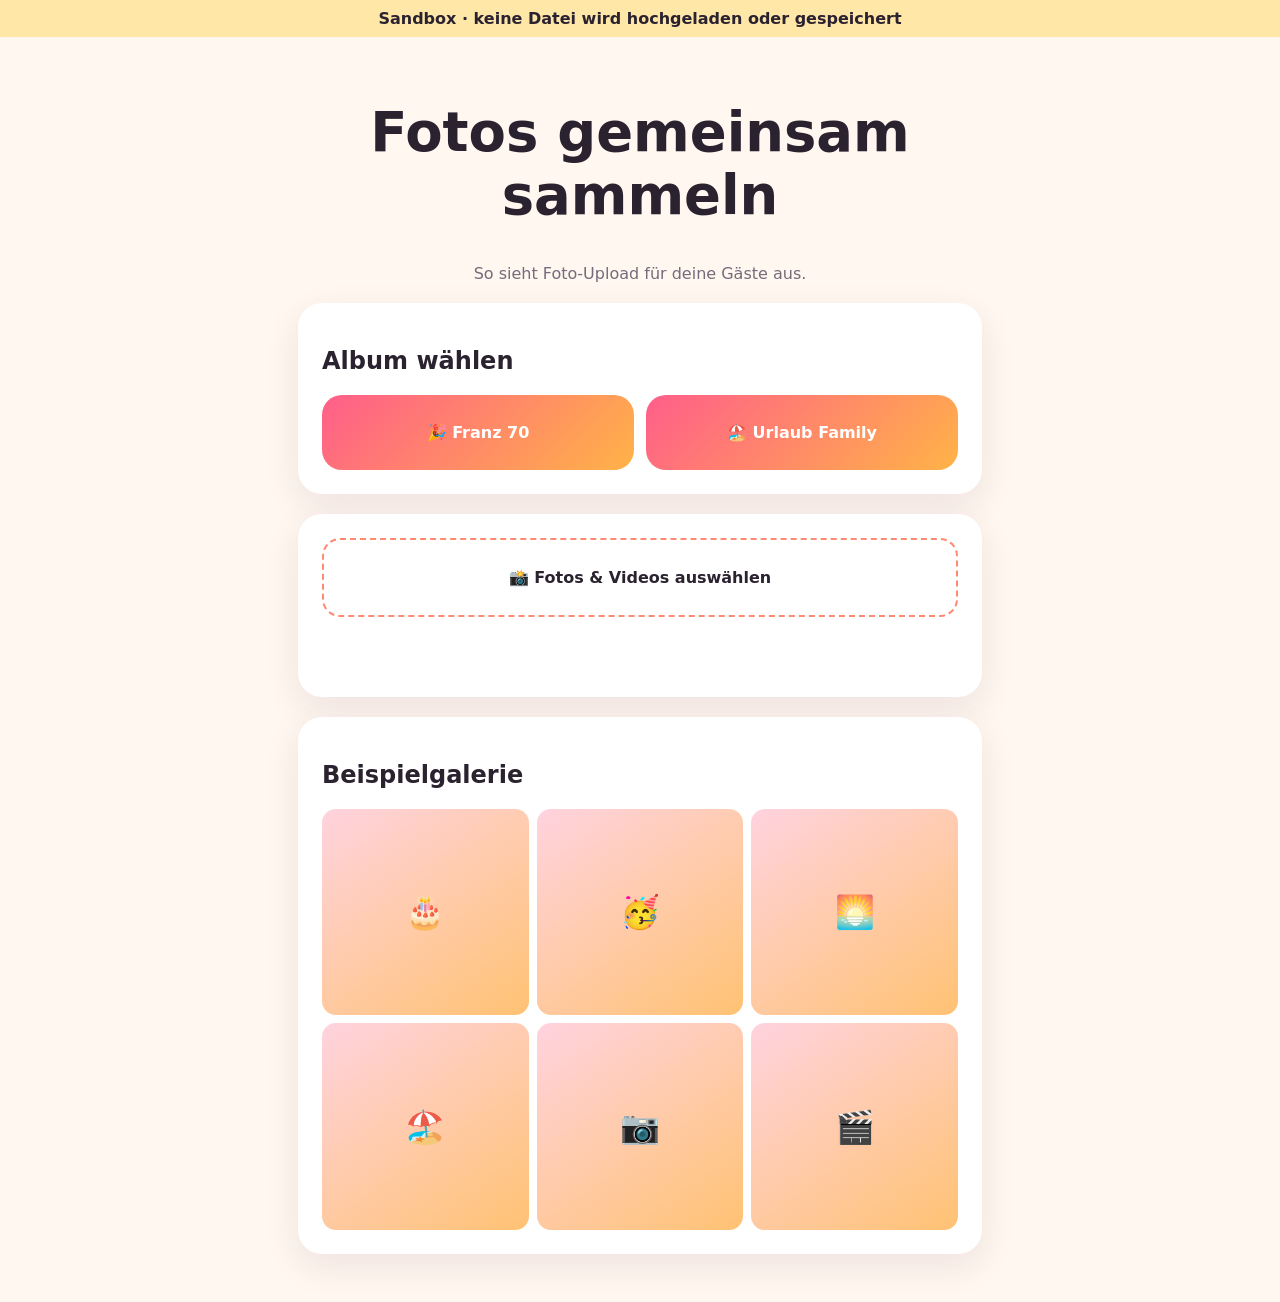
==== sandbox/index.html @ 7e159039 "Add safe public sandbox demo" ====
<!doctype html><html lang="de"><head><meta charset="utf-8"><meta name="viewport" content="width=device-width,initial-scale=1"><title>Foto-Upload Sandbox</title><style>:root{font-family:system-ui;color:#2b2230;background:#fff7f0}*{box-sizing:border-box}body{margin:0}.demo{background:#ffe7a8;padding:9px;text-align:center;font-weight:700}main{max-width:720px;margin:auto;padding:28px 18px}h1{text-align:center;font-size:clamp(2rem,9vw,3.4rem)}.sub{text-align:center;color:#756b7a}.card{background:white;border-radius:24px;padding:24px;box-shadow:0 12px 35px #54203b18;margin:20px 0}.albums{display:grid;grid-template-columns:repeat(2,1fr);gap:12px}.album{border:0;border-radius:20px;padding:28px 10px;font:inherit;font-weight:800;color:white;background:linear-gradient(135deg,#ff5e8a,#ffb347)}.upload{display:block;text-align:center;border:2px dashed #ff8a72;border-radius:18px;padding:28px;cursor:pointer;font-weight:800}.msg{color:#218657;text-align:center;font-weight:700;min-height:1.5em}.gallery{display:grid;grid-template-columns:repeat(3,1fr);gap:8px}.photo{aspect-ratio:1;border-radius:14px;background:linear-gradient(145deg,#ffd3df,#ffc273);display:grid;place-items:center;font-size:2rem}@media(max-width:430px){.albums{grid-template-columns:1fr}.gallery{grid-template-columns:repeat(2,1fr)}}</style></head><body><div class="demo">Sandbox · keine Datei wird hochgeladen oder gespeichert</div><main><h1>Fotos gemeinsam sammeln</h1><p class="sub">So sieht Foto‑Upload für deine Gäste aus.</p><section class="card"><h2>Album wählen</h2><div class="albums"><button class="album">🎉 Franz 70</button><button class="album">🏖️ Urlaub Family</button></div></section><section class="card"><label class="upload">📸 Fotos &amp; Videos auswählen<input id="files" type="file" multiple hidden></label><p id="msg" class="msg"></p></section><section class="card"><h2>Beispielgalerie</h2><div class="gallery"><div class="photo">🎂</div><div class="photo">🥳</div><div class="photo">🌅</div><div class="photo">🏖️</div><div class="photo">📷</div><div class="photo">🎬</div></div></section></main><script>files.onchange=()=>{msg.textContent=files.files.length?`${files.files.length} Datei(en) ausgewählt – in dieser Demo wird nichts hochgeladen.`:'';files.value=''}</script></body></html>
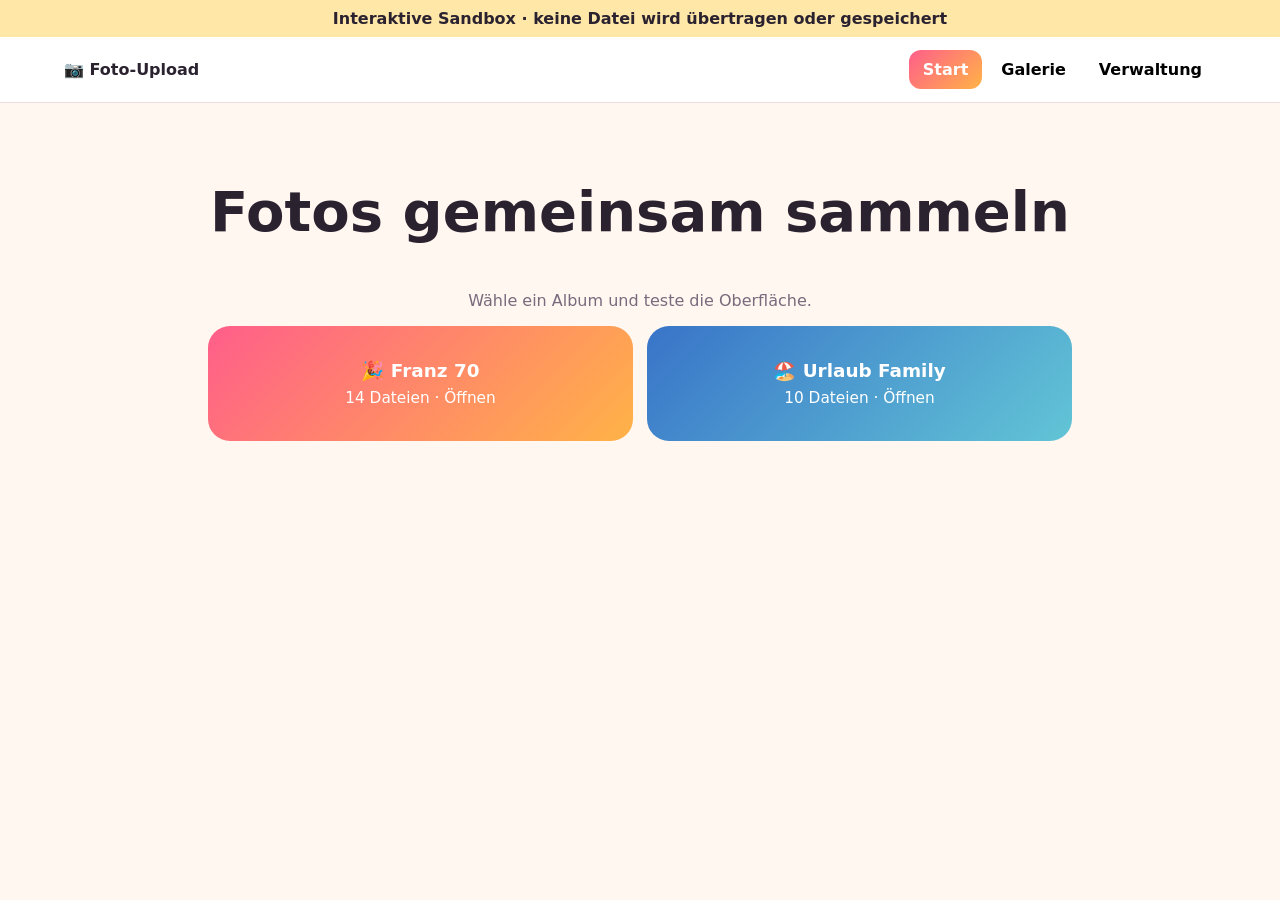
==== commit 1ffefdac: "Expand sandbox with albums gallery and administration" ====
--- a/sandbox/index.html
+++ b/sandbox/index.html
@@ -1 +1,8 @@
-<!doctype html><html lang="de"><head><meta charset="utf-8"><meta name="viewport" content="width=device-width,initial-scale=1"><title>Foto-Upload Sandbox</title><style>:root{font-family:system-ui;color:#2b2230;background:#fff7f0}*{box-sizing:border-box}body{margin:0}.demo{background:#ffe7a8;padding:9px;text-align:center;font-weight:700}main{max-width:720px;margin:auto;padding:28px 18px}h1{text-align:center;font-size:clamp(2rem,9vw,3.4rem)}.sub{text-align:center;color:#756b7a}.card{background:white;border-radius:24px;padding:24px;box-shadow:0 12px 35px #54203b18;margin:20px 0}.albums{display:grid;grid-template-columns:repeat(2,1fr);gap:12px}.album{border:0;border-radius:20px;padding:28px 10px;font:inherit;font-weight:800;color:white;background:linear-gradient(135deg,#ff5e8a,#ffb347)}.upload{display:block;text-align:center;border:2px dashed #ff8a72;border-radius:18px;padding:28px;cursor:pointer;font-weight:800}.msg{color:#218657;text-align:center;font-weight:700;min-height:1.5em}.gallery{display:grid;grid-template-columns:repeat(3,1fr);gap:8px}.photo{aspect-ratio:1;border-radius:14px;background:linear-gradient(145deg,#ffd3df,#ffc273);display:grid;place-items:center;font-size:2rem}@media(max-width:430px){.albums{grid-template-columns:1fr}.gallery{grid-template-columns:repeat(2,1fr)}}</style></head><body><div class="demo">Sandbox · keine Datei wird hochgeladen oder gespeichert</div><main><h1>Fotos gemeinsam sammeln</h1><p class="sub">So sieht Foto‑Upload für deine Gäste aus.</p><section class="card"><h2>Album wählen</h2><div class="albums"><button class="album">🎉 Franz 70</button><button class="album">🏖️ Urlaub Family</button></div></section><section class="card"><label class="upload">📸 Fotos &amp; Videos auswählen<input id="files" type="file" multiple hidden></label><p id="msg" class="msg"></p></section><section class="card"><h2>Beispielgalerie</h2><div class="gallery"><div class="photo">🎂</div><div class="photo">🥳</div><div class="photo">🌅</div><div class="photo">🏖️</div><div class="photo">📷</div><div class="photo">🎬</div></div></section></main><script>files.onchange=()=>{msg.textContent=files.files.length?`${files.files.length} Datei(en) ausgewählt – in dieser Demo wird nichts hochgeladen.`:'';files.value=''}</script></body></html>
+<!doctype html><html lang="de"><head><meta charset="utf-8"><meta name="viewport" content="width=device-width,initial-scale=1"><title>Foto-Upload Sandbox</title><style>
+:root{font-family:system-ui;color:#2b2230;background:#fff7f0;--p:#ff5e8a;--o:#ffb347;--l:#eadde4}*{box-sizing:border-box}body{margin:0}.notice{background:#ffe7a8;padding:9px;text-align:center;font-weight:750}.top{background:#fff;border-bottom:1px solid var(--l);display:flex;justify-content:space-between;align-items:center;padding:13px 5vw;position:sticky;top:0;z-index:4}.brand{font-weight:850}.nav{display:flex;gap:5px}.nav button,.btn{border:0;border-radius:12px;padding:10px 14px;font:inherit;font-weight:750;cursor:pointer}.nav button{background:transparent}.nav button.on,.btn.primary{color:#fff;background:linear-gradient(135deg,var(--p),var(--o))}.view{display:none}.view.on{display:block}main{max-width:900px;margin:auto;padding:30px 18px}h1{text-align:center;font-size:clamp(2rem,8vw,3.5rem)}.sub{text-align:center;color:#776b7d}.card{background:#fff;border:1px solid var(--l);border-radius:24px;padding:22px;box-shadow:0 10px 30px #54203b12;margin:18px 0}.albums{display:grid;grid-template-columns:repeat(2,1fr);gap:14px}.album{border:0;border-radius:22px;padding:34px 14px;font:inherit;font-size:1.15rem;font-weight:850;color:white;cursor:pointer;background:linear-gradient(135deg,var(--p),var(--o))}.album.blue{background:linear-gradient(135deg,#3974c8,#62c5d6)}.album small{display:block;font-weight:500;margin-top:7px}.upload{display:block;text-align:center;border:2px dashed #ff8a72;border-radius:18px;padding:28px;cursor:pointer;font-weight:800}.msg{color:#218657;text-align:center;font-weight:750;min-height:1.5em}.gallery{display:grid;grid-template-columns:repeat(3,1fr);gap:9px}.photo{aspect-ratio:1;border-radius:15px;background:linear-gradient(145deg,#ffd3df,#ffc273);display:grid;place-items:center;font-size:2.2rem}.photo.blue{background:linear-gradient(145deg,#cbe4ff,#8ddde2)}.stats{display:grid;grid-template-columns:repeat(4,1fr);gap:10px}.stat{background:#fff;border:1px solid var(--l);border-radius:16px;padding:16px}.stat b{display:block;font-size:1.6rem}.admin-grid{display:grid;grid-template-columns:1fr 1fr;gap:16px}.field label{display:block;font-size:.85rem;font-weight:750;margin:8px 0}.field input{width:100%;font:inherit;padding:11px;border:1px solid #cdbfc7;border-radius:10px}.switch{display:flex;justify-content:space-between;align-items:center;padding:12px 0;border-bottom:1px solid var(--l)}.switch input{width:22px;height:22px}.qr{width:150px;height:150px;margin:auto;background:repeating-conic-gradient(#222 0 25%,#fff 0 50%) 0/22px 22px;border:10px solid white;box-shadow:0 0 0 1px #ddd}.toast{position:fixed;left:50%;bottom:20px;transform:translate(-50%,100px);background:#382b39;color:#fff;padding:12px 18px;border-radius:99px;transition:.25s}.toast.show{transform:translate(-50%,0)}@media(max-width:650px){.top{padding:10px;align-items:flex-start}.nav button{font-size:.8rem;padding:8px}.albums,.admin-grid{grid-template-columns:1fr}.stats{grid-template-columns:repeat(2,1fr)}.gallery{grid-template-columns:repeat(2,1fr)}main{padding:22px 12px}}
+</style></head><body><div class="notice">Interaktive Sandbox · keine Datei wird übertragen oder gespeichert</div><header class="top"><div class="brand">📷 Foto-Upload</div><nav class="nav"><button class="on" data-view="home">Start</button><button data-view="galleryView">Galerie</button><button data-view="admin">Verwaltung</button></nav></header>
+<section id="home" class="view on"><main><h1>Fotos gemeinsam sammeln</h1><p class="sub">Wähle ein Album und teste die Oberfläche.</p><div id="albumList" class="albums"></div></main></section>
+<section id="album" class="view"><main><button class="btn" data-view="home">← Alle Alben</button><h1 id="albumTitle"></h1><p class="sub">Das Demo-Passwort ist bereits bestätigt.</p><div class="card"><label class="upload">📸 Fotos & Videos auswählen<input id="files" type="file" multiple hidden></label><p id="uploadMsg" class="msg"></p></div><div class="card"><h2>QR-Code für Gäste</h2><div class="qr"></div><p class="sub">In der echten App führt er zu deiner Serveradresse.</p></div></main></section>
+<section id="galleryView" class="view"><main><h1>Galerie</h1><p class="sub">Filter anklicken und Beispielbilder öffnen.</p><p><button class="btn primary" data-filter="all">Alle</button> <button class="btn" data-filter="photo">Fotos</button> <button class="btn" data-filter="video">Videos</button></p><div class="card"><div id="gallery" class="gallery"></div></div></main></section>
+<section id="admin" class="view"><main><h1>Verwaltung</h1><p class="sub">Änderungen werden beim Neuladen zurückgesetzt.</p><div class="stats"><div class="stat"><b id="albumCount">2</b>Alben</div><div class="stat"><b>24</b>Dateien</div><div class="stat"><b>186 MB</b>Speicher</div><div class="stat"><b>0</b>Fehler</div></div><div class="admin-grid"><div class="card"><h2>Album anlegen</h2><div class="field"><label>Albumname</label><input id="newAlbum" placeholder="Hochzeit Anna & Max"></div><div class="field"><label>Galeriepasswort</label><input id="newPassword" type="password" placeholder="Passwort"></div><br><button id="createAlbum" class="btn primary">Album erstellen</button></div><div class="card"><h2>Freigaben</h2><div class="switch"><span>Uploads erlauben</span><input type="checkbox" checked></div><div class="switch"><span>Galerie öffnen</span><input type="checkbox" checked></div><div class="switch"><span>Downloads erlauben</span><input type="checkbox" checked></div><div class="switch"><span>ZIP-Download</span><input type="checkbox" checked></div></div></div><div class="card"><h2>Alben verwalten</h2><div id="adminAlbums"></div></div><div class="card"><h2>Sicherheit & Diagnose</h2><p>✅ HTTPS &nbsp; ✅ Beispieldaten &nbsp; ✅ Keine Serverübertragung</p><button id="diagnose" class="btn">Diagnose prüfen</button></div></main></section><div id="toast" class="toast"></div>
+<script>let albums=[{n:'Franz 70',e:'🎉',b:0,f:14},{n:'Urlaub Family',e:'🏖️',b:1,f:10}],cur=0;const samples=[['🎂','photo'],['🥳','photo'],['🌅','photo'],['🏖️','photo'],['📷','photo'],['🎬','video']],$=x=>document.getElementById(x);function note(t){$('toast').textContent=t;$('toast').classList.add('show');setTimeout(()=>$('toast').classList.remove('show'),1600)}function view(v){document.querySelectorAll('.view,.nav button').forEach(x=>x.classList.remove('on'));$(v).classList.add('on');let n=document.querySelector(`.nav [data-view="${v}"]`);if(n)n.classList.add('on');scrollTo(0,0)}document.querySelectorAll('[data-view]').forEach(b=>b.onclick=()=>view(b.dataset.view));function renderAlbums(){$('albumList').innerHTML=albums.map((a,i)=>`<button class="album ${a.b?'blue':''}" data-i="${i}">${a.e} ${a.n}<small>${a.f} Dateien · Öffnen</small></button>`).join('');$('albumList').querySelectorAll('button').forEach(b=>b.onclick=()=>{cur=+b.dataset.i;$('albumTitle').textContent=albums[cur].e+' '+albums[cur].n;view('album')});$('adminAlbums').innerHTML=albums.map((a,i)=>`<div class="switch"><span>${a.e} <b>${a.n}</b> · ${a.f} Dateien</span><button class="btn" data-i="${i}">Öffnen</button></div>`).join('');$('adminAlbums').querySelectorAll('button').forEach(b=>b.onclick=()=>{cur=+b.dataset.i;$('albumTitle').textContent=albums[cur].e+' '+albums[cur].n;view('album')});$('albumCount').textContent=albums.length}function renderGallery(f='all'){$('gallery').innerHTML=samples.filter(s=>f==='all'||s[1]===f).map((s,i)=>`<div class="photo ${i%2?'blue':''}">${s[0]}</div>`).join('')}document.querySelectorAll('[data-filter]').forEach(b=>b.onclick=()=>{document.querySelectorAll('[data-filter]').forEach(x=>x.classList.remove('primary'));b.classList.add('primary');renderGallery(b.dataset.filter)});$('files').onchange=()=>{let n=$('files').files.length;$('uploadMsg').textContent=n?`${n} Datei(en) ausgewählt – nichts wurde übertragen.`:'';if(n)note('Demo-Upload erfolgreich');$('files').value=''};$('createAlbum').onclick=()=>{let n=$('newAlbum').value.trim();if(!n)return note('Albumnamen eingeben');albums.push({n,e:'📸',b:albums.length%2,f:0});$('newAlbum').value=$('newPassword').value='';renderAlbums();note('Demo-Album erstellt')};$('diagnose').onclick=()=>note('Alle Prüfungen erfolgreich');renderAlbums();renderGallery();</script></body></html>
